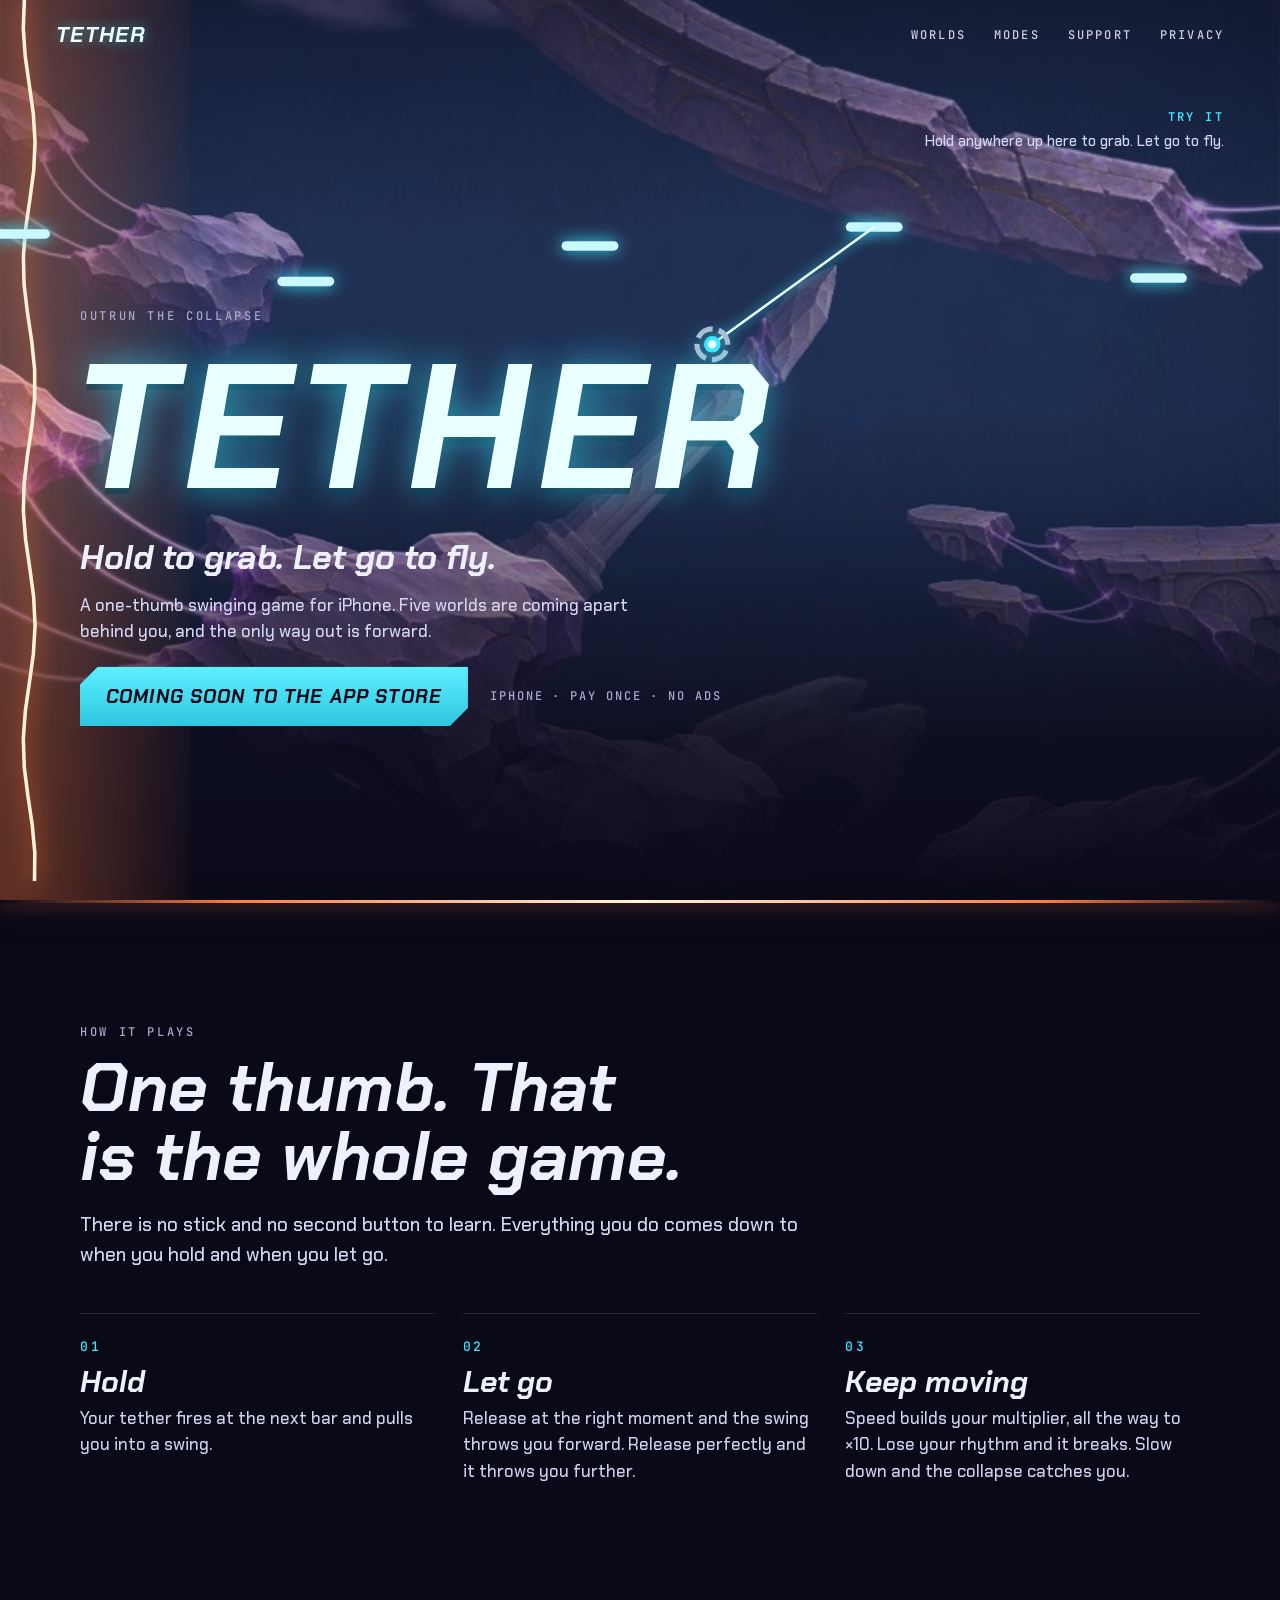
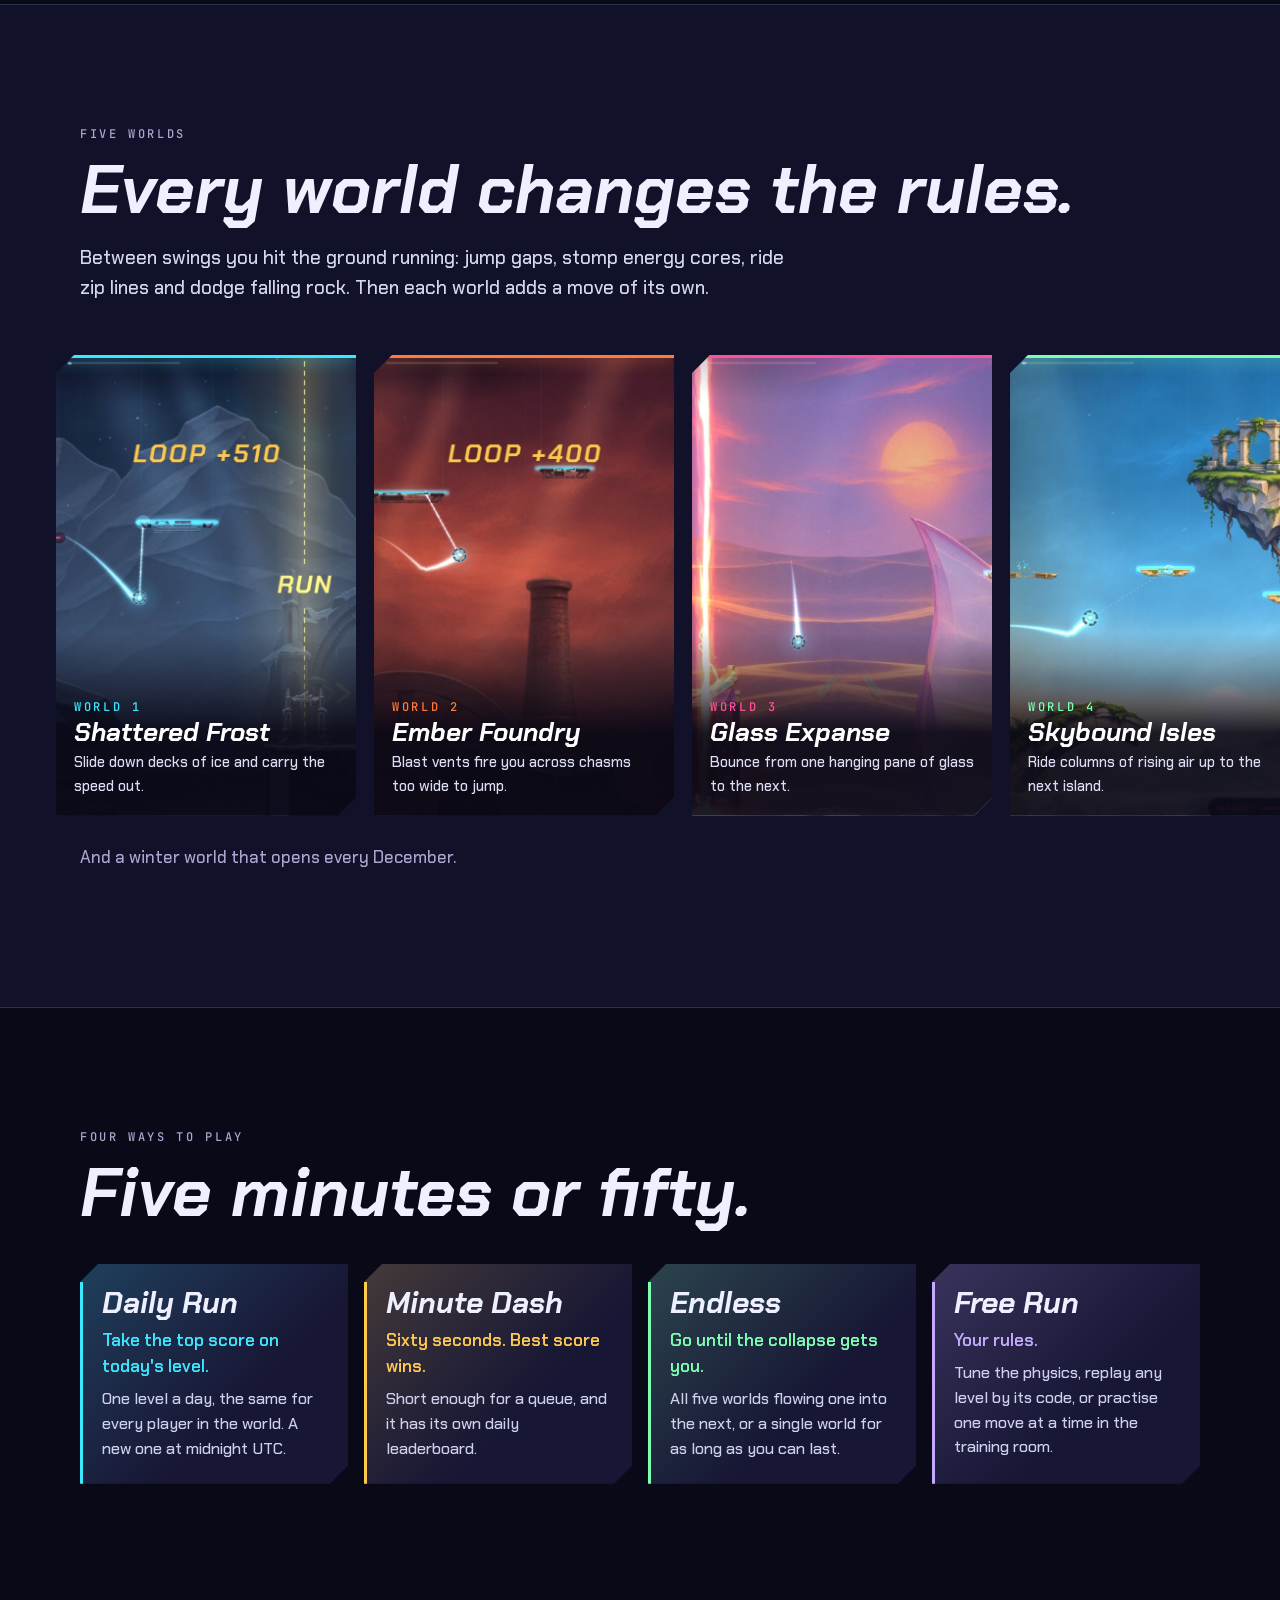
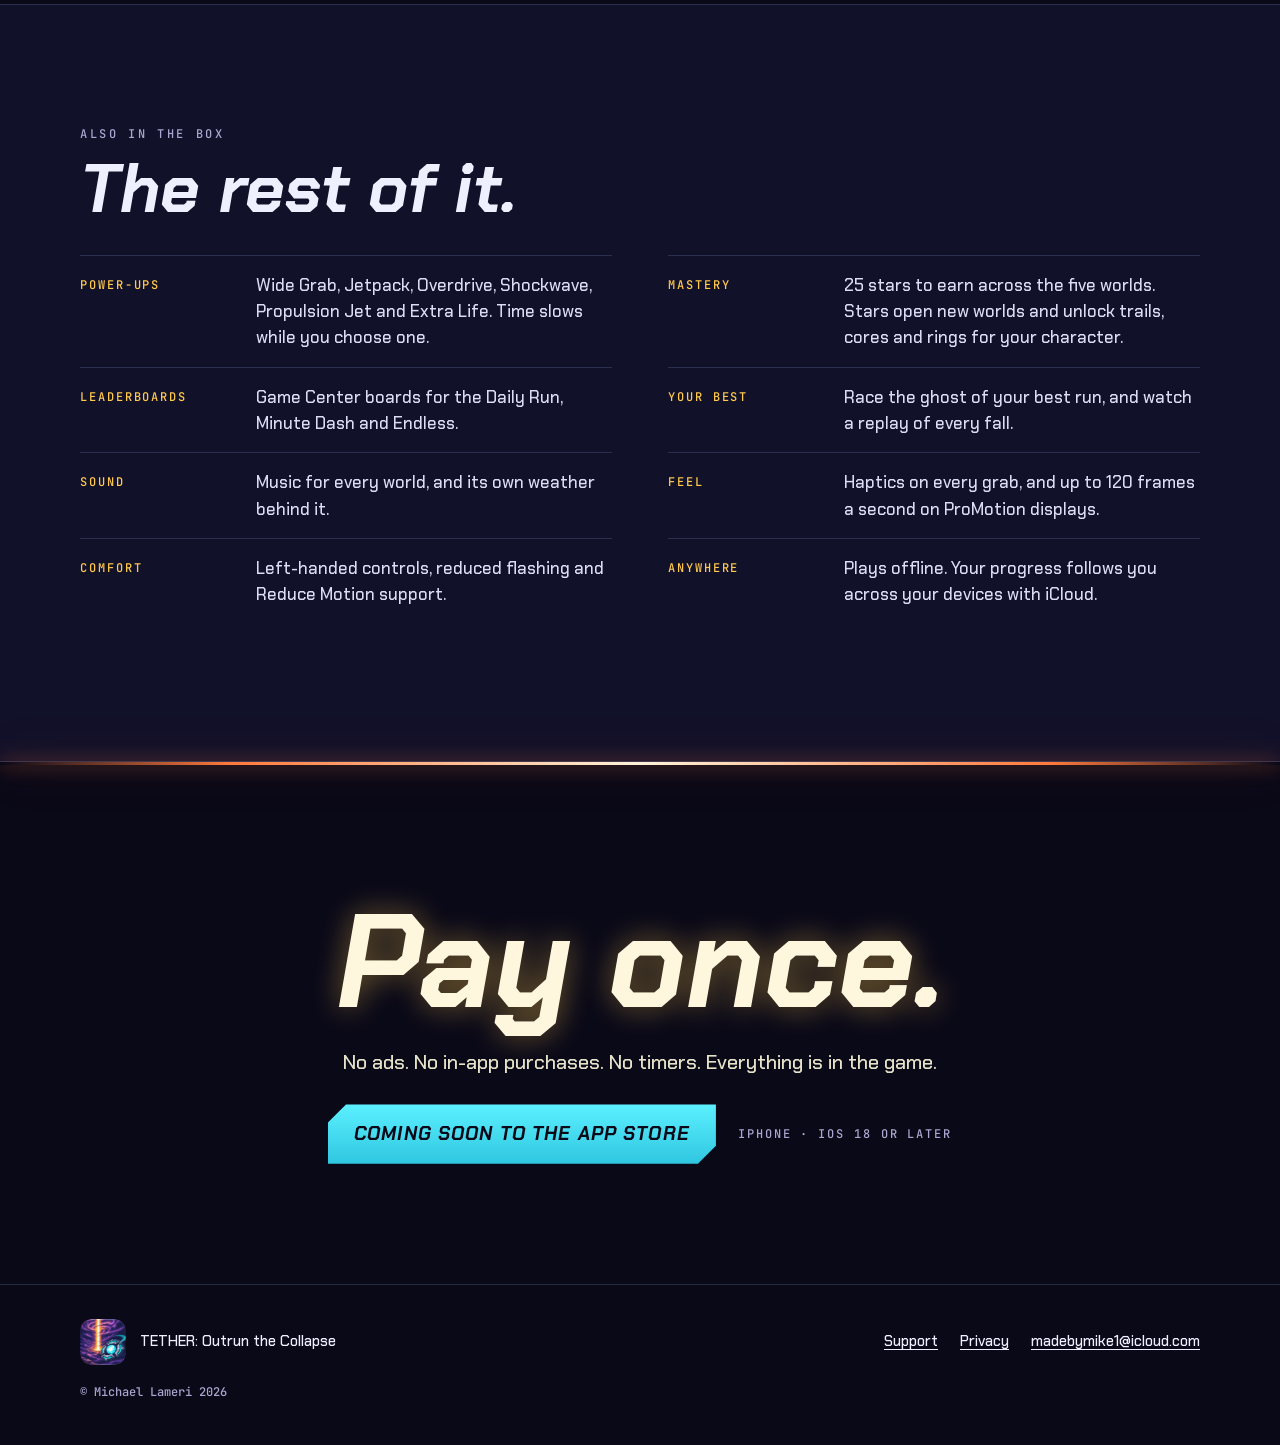
==== index.html @ 359b87ca "TETHER website: home, support and privacy" ====
<!doctype html>
<html lang="en">
<head>
<meta charset="utf-8">
<meta name="viewport" content="width=device-width, initial-scale=1, viewport-fit=cover">
<title>TETHER: Outrun the Collapse</title>
<meta name="description" content="A one-thumb swinging game for iPhone. Hold to grab, let go to fly, and stay ahead of the collapse through five worlds. Pay once: no ads, no in-app purchases.">
<meta name="theme-color" content="#0a0918">
<meta property="og:title" content="TETHER: Outrun the Collapse">
<meta property="og:description" content="Hold to grab. Let go to fly. A one-thumb swinging game for iPhone.">
<meta property="og:type" content="website">
<meta property="og:image" content="assets/img/icon.png">
<link rel="icon" href="assets/img/favicon.png">
<link rel="apple-touch-icon" href="assets/img/icon.png">
<link rel="stylesheet" href="styles.css">
</head>
<body>

<header class="top">
  <a class="mark" href="index.html" aria-label="TETHER, home">TETHER</a>
  <nav aria-label="Site">
    <a href="#worlds">Worlds</a>
    <a href="#modes">Modes</a>
    <a href="support.html">Support</a>
    <a href="privacy.html">Privacy</a>
  </nav>
</header>

<main>

<section class="hero" aria-labelledby="title">
  <div class="sky" style="background-image:url('assets/img/hero.jpg')"></div>
  <canvas id="swing" tabindex="0" role="img" aria-label="A small playable swing. Hold to grab the next bar, let go to fly."></canvas>
  <div class="shade"></div>
  <p class="try" aria-hidden="true"><b>TRY IT</b><span>Hold anywhere up here to grab. Let go to fly.</span></p>
  <div class="wrap words">
    <p class="label">Outrun the collapse</p>
    <h1 id="title">TETHER</h1>
    <p class="pitch">Hold to grab. Let go to fly.</p>
    <p class="sub">A one-thumb swinging game for iPhone. Five worlds are coming apart behind you, and the only way out is forward.</p>
    <div class="cta">
      <a class="store cut" aria-disabled="true">Coming soon to the App Store</a>
      <span class="facts">iPhone &middot; Pay once &middot; No ads</span>
    </div>
  </div>
</section>

<hr class="beam">

<section aria-labelledby="how">
  <div class="wrap">
    <p class="label">How it plays</p>
    <h2 id="how">One thumb. That is the whole game.</h2>
    <p class="lede">There is no stick and no second button to learn. Everything you do comes down to when you hold and when you let go.</p>
    <ol class="beats">
      <li>
        <span class="n">01</span>
        <h3>Hold</h3>
        <p>Your tether fires at the next bar and pulls you into a swing.</p>
      </li>
      <li>
        <span class="n">02</span>
        <h3>Let go</h3>
        <p>Release at the right moment and the swing throws you forward. Release perfectly and it throws you further.</p>
      </li>
      <li>
        <span class="n">03</span>
        <h3>Keep moving</h3>
        <p>Speed builds your multiplier, all the way to &times;10. Lose your rhythm and it breaks. Slow down and the collapse catches you.</p>
      </li>
    </ol>
  </div>
</section>

<section class="band" id="worlds" aria-labelledby="worlds-title">
  <div class="wrap">
    <p class="label">Five worlds</p>
    <h2 id="worlds-title">Every world changes the rules.</h2>
    <p class="lede">Between swings you hit the ground running: jump gaps, stomp energy cores, ride zip lines and dodge falling rock. Then each world adds a move of its own.</p>
  </div>
  <div class="worlds" tabindex="0" aria-label="The five worlds. Scroll sideways.">
    <figure class="world cut" style="--accent: var(--cyan)">
      <img src="assets/img/world-frost.jpg" width="612" height="940" loading="lazy" alt="Shattered Frost: the character swings from a bar over blue mountains toward a frozen gate.">
      <figcaption><span class="label">World 1</span><h3>Shattered Frost</h3><p>Slide down decks of ice and carry the speed out.</p></figcaption>
    </figure>
    <figure class="world cut" style="--accent: var(--ember)">
      <img src="assets/img/world-foundry.jpg" width="612" height="940" loading="lazy" alt="Ember Foundry: the character swings past a chimney and a giant gear under a red sky.">
      <figcaption><span class="label">World 2</span><h3>Ember Foundry</h3><p>Blast vents fire you across chasms too wide to jump.</p></figcaption>
    </figure>
    <figure class="world cut" style="--accent: var(--pink)">
      <img src="assets/img/world-glass.jpg" width="612" height="940" loading="lazy" alt="Glass Expanse: the collapse beam burns at the left edge of a desert sunset as the character flies ahead of it.">
      <figcaption><span class="label">World 3</span><h3>Glass Expanse</h3><p>Bounce from one hanging pane of glass to the next.</p></figcaption>
    </figure>
    <figure class="world cut" style="--accent: var(--mint)">
      <img src="assets/img/world-skybound.jpg" width="612" height="940" loading="lazy" alt="Skybound Isles: the character flies between floating islands and ruins above the clouds.">
      <figcaption><span class="label">World 4</span><h3>Skybound Isles</h3><p>Ride columns of rising air up to the next island.</p></figcaption>
    </figure>
    <figure class="world cut" style="--accent: var(--lilac)">
      <img src="assets/img/world-astral.jpg" width="612" height="940" loading="lazy" alt="Astral Divide: broken stone rings hang in a violet storm with the collapse beam close behind.">
      <figcaption><span class="label">World 5</span><h3>Astral Divide</h3><p>Strands of raw energy sling you across the gap.</p></figcaption>
    </figure>
  </div>
  <div class="wrap"><p class="worlds-note">And a winter world that opens every December.</p></div>
</section>

<section id="modes" aria-labelledby="modes-title">
  <div class="wrap">
    <p class="label">Four ways to play</p>
    <h2 id="modes-title">Five minutes or fifty.</h2>
    <div class="modes">
      <article class="mode cut" style="--accent: var(--cyan)">
        <h3>Daily Run</h3>
        <p class="line">Take the top score on today's level.</p>
        <p>One level a day, the same for every player in the world. A new one at midnight UTC.</p>
      </article>
      <article class="mode cut" style="--accent: var(--gold)">
        <h3>Minute Dash</h3>
        <p class="line">Sixty seconds. Best score wins.</p>
        <p>Short enough for a queue, and it has its own daily leaderboard.</p>
      </article>
      <article class="mode cut" style="--accent: var(--mint)">
        <h3>Endless</h3>
        <p class="line">Go until the collapse gets you.</p>
        <p>All five worlds flowing one into the next, or a single world for as long as you can last.</p>
      </article>
      <article class="mode cut" style="--accent: var(--lilac)">
        <h3>Free Run</h3>
        <p class="line">Your rules.</p>
        <p>Tune the physics, replay any level by its code, or practise one move at a time in the training room.</p>
      </article>
    </div>
  </div>
</section>

<section class="band" aria-labelledby="kit-title">
  <div class="wrap">
    <p class="label">Also in the box</p>
    <h2 id="kit-title">The rest of it.</h2>
    <dl class="kit">
      <div><dt>Power-ups</dt><dd>Wide Grab, Jetpack, Overdrive, Shockwave, Propulsion Jet and Extra Life. Time slows while you choose one.</dd></div>
      <div><dt>Mastery</dt><dd>25 stars to earn across the five worlds. Stars open new worlds and unlock trails, cores and rings for your character.</dd></div>
      <div><dt>Leaderboards</dt><dd>Game Center boards for the Daily Run, Minute Dash and Endless.</dd></div>
      <div><dt>Your best</dt><dd>Race the ghost of your best run, and watch a replay of every fall.</dd></div>
      <div><dt>Sound</dt><dd>Music for every world, and its own weather behind it.</dd></div>
      <div><dt>Feel</dt><dd>Haptics on every grab, and up to 120 frames a second on ProMotion displays.</dd></div>
      <div><dt>Comfort</dt><dd>Left-handed controls, reduced flashing and Reduce Motion support.</dd></div>
      <div><dt>Anywhere</dt><dd>Plays offline. Your progress follows you across your devices with iCloud.</dd></div>
    </dl>
  </div>
</section>

<hr class="beam">

<section class="once" aria-labelledby="once-title">
  <div class="wrap">
    <h2 id="once-title">Pay once.</h2>
    <p>No ads. No in-app purchases. No timers. Everything is in the game.</p>
    <div class="cta">
      <a class="store cut" aria-disabled="true">Coming soon to the App Store</a>
      <span class="facts">iPhone &middot; iOS 18 or later</span>
    </div>
  </div>
</section>

</main>

<footer>
  <div class="wrap">
    <div class="row">
      <div class="id"><img src="assets/img/icon.png" width="46" height="46" alt=""><span>TETHER: Outrun the Collapse</span></div>
      <nav aria-label="Footer">
        <a href="support.html">Support</a>
        <a href="privacy.html">Privacy</a>
        <a href="mailto:madebymike1@icloud.com">madebymike1@icloud.com</a>
      </nav>
    </div>
    <p class="fine">&copy; Michael Lameri 2026</p>
  </div>
</footer>

<script src="swing.js"></script>
</body>
</html>
---- styles.css ----
/* TETHER: Outrun the Collapse. The site wears the game's own colours, type and cut corners. */

@font-face { font-family: "Chakra Petch"; src: url("assets/fonts/ChakraPetch-Medium.ttf") format("truetype"); font-weight: 500; font-display: swap; }
@font-face { font-family: "Chakra Petch"; src: url("assets/fonts/ChakraPetch-SemiBold.ttf") format("truetype"); font-weight: 600; font-display: swap; }
@font-face { font-family: "Chakra Petch"; src: url("assets/fonts/ChakraPetch-Bold.ttf") format("truetype"); font-weight: 700; font-display: swap; }
@font-face { font-family: "Chakra Petch"; src: url("assets/fonts/ChakraPetch-BoldItalic.ttf") format("truetype"); font-weight: 700; font-style: italic; font-display: swap; }
@font-face { font-family: "JetBrains Mono"; src: url("assets/fonts/JetBrainsMono-Variable.ttf") format("truetype"); font-weight: 100 800; font-display: swap; }

:root {
  --ink: #0a0918;
  --ink-2: #12112a;
  --panel: #171634;
  --line: rgba(155, 190, 255, 0.18);
  --text: #eef0ff;
  --muted: #a9a6cf;
  --cyan: #3be8ff;
  --pink: #ff4fa3;
  --ember: #ff7a3d;
  --gold: #ffc94d;
  --lilac: #c4aaff;
  --mint: #7dffb2;
  --display: "Chakra Petch", "Avenir Next", "Segoe UI", sans-serif;
  --mono: "JetBrains Mono", ui-monospace, "SF Mono", Menlo, monospace;
  --gutter: clamp(16px, 5vw, 56px);
  --measure: 1120px;
  --cut: 18px;
}

* { box-sizing: border-box; }
html { scroll-behavior: smooth; -webkit-text-size-adjust: 100%; }
body {
  margin: 0;
  background: var(--ink);
  color: var(--text);
  font-family: var(--display);
  font-weight: 500;
  font-size: 17px;
  line-height: 1.55;
}
img { max-width: 100%; height: auto; display: block; }
a { color: var(--cyan); text-underline-offset: 3px; }
a:hover { color: #fff; }
:focus-visible { outline: 2px solid var(--cyan); outline-offset: 3px; }
h1, h2, h3 { font-style: italic; font-weight: 700; line-height: 1.02; margin: 0; text-wrap: balance; }
p { margin: 0 0 1em; }

.wrap { width: min(100% - 2 * var(--gutter), var(--measure)); margin-inline: auto; }

/* The small spaced capitals the game uses for labels. */
.label {
  font-family: var(--mono);
  font-size: 12px;
  font-weight: 500;
  letter-spacing: 0.22em;
  text-transform: uppercase;
  color: var(--muted);
}

/* The game's cut-corner tile: top-left and bottom-right corners sliced. */
.cut {
  clip-path: polygon(var(--cut) 0, 100% 0, 100% calc(100% - var(--cut)), calc(100% - var(--cut)) 100%, 0 100%, 0 var(--cut));
}

/* Header */
.top {
  position: absolute; inset: 0 0 auto 0; z-index: 5;
  display: flex; align-items: center; justify-content: space-between; gap: 16px;
  padding: 18px var(--gutter);
}
.top .mark { font-style: italic; font-weight: 700; font-size: 22px; letter-spacing: 0.06em; color: #eaffff; text-decoration: none; text-shadow: 0 0 14px rgba(59, 232, 255, 0.55); }
.top nav { display: flex; gap: clamp(12px, 3vw, 28px); }
.top nav a { font-family: var(--mono); font-size: 12px; letter-spacing: 0.18em; text-transform: uppercase; color: var(--text); text-decoration: none; opacity: 0.85; padding: 8px 0; }
.top nav a:hover, .top nav a[aria-current] { opacity: 1; color: var(--cyan); }
.top.solid { position: static; border-bottom: 1px solid var(--line); background: var(--ink-2); }

/* Hero: the playfield fills it, the words sit low on the left. */
.hero { position: relative; min-height: min(100svh, 900px); display: flex; align-items: flex-end; overflow: hidden; isolation: isolate; }
.hero .sky { position: absolute; inset: 0; z-index: -3; background: #0d0b24 center / cover no-repeat; }
.hero .shade { position: absolute; inset: 0; z-index: -2; background: linear-gradient(180deg, rgba(10, 9, 24, 0.5) 0%, rgba(10, 9, 24, 0) 26%, rgba(10, 9, 24, 0) 46%, rgba(10, 9, 24, 0.86) 82%, var(--ink) 100%); }
.hero canvas { position: absolute; inset: 0; width: 100%; height: 100%; z-index: -1; touch-action: none; cursor: pointer; }
.hero .words { padding: 0 0 clamp(28px, 6vh, 64px); pointer-events: none; }
.hero .words a, .hero .words button { pointer-events: auto; }
.hero h1 {
  font-size: clamp(64px, 15vw, 176px);
  letter-spacing: 0.04em;
  color: #eaffff;
  text-shadow: 0 0 34px rgba(59, 232, 255, 0.6), 0 6px 0 rgba(8, 40, 60, 0.55);
  margin: 6px 0 14px -0.04em;
}
.hero .pitch { font-size: clamp(22px, 3.4vw, 34px); font-style: italic; font-weight: 700; margin: 0 0 8px; }
.hero .sub { max-width: 34em; color: #d4d6f2; margin: 0 0 22px; }
.try { position: absolute; top: clamp(76px, 12vh, 120px); right: var(--gutter); text-align: right; pointer-events: none; }
.try b { display: block; font-family: var(--mono); font-weight: 600; font-size: 12px; letter-spacing: 0.2em; color: var(--cyan); }
.try span { font-size: 15px; color: #d4d6f2; }

.cta { display: flex; flex-wrap: wrap; align-items: center; gap: 14px 22px; }
.store {
  display: inline-block; padding: 15px 26px;
  font-style: italic; font-weight: 700; font-size: 19px; letter-spacing: 0.06em; text-transform: uppercase; text-decoration: none;
  color: var(--ink); background: linear-gradient(180deg, #5cf0ff, #2fc6e0);
  filter: drop-shadow(0 0 16px rgba(59, 232, 255, 0.45));
}
.store[aria-disabled="true"] { cursor: default; }
.facts { font-family: var(--mono); font-size: 12px; letter-spacing: 0.16em; text-transform: uppercase; color: var(--muted); }

/* Sections */
section { padding: clamp(56px, 10vw, 120px) 0; }
.band { background: var(--ink-2); border-block: 1px solid var(--line); }
h2 { font-size: clamp(34px, 6vw, 68px); margin: 10px 0 18px; }
.lede { max-width: 38em; color: #d4d6f2; font-size: 19px; }

/* How it plays: three numbered beats on a hairline. */
.beats { list-style: none; margin: 44px 0 0; padding: 0; display: grid; gap: 28px; grid-template-columns: repeat(auto-fit, minmax(230px, 1fr)); }
.beats li { border-top: 1px solid var(--line); padding-top: 18px; }
.beats .n { font-family: var(--mono); font-size: 13px; letter-spacing: 0.2em; color: var(--cyan); }
.beats h3 { font-size: 30px; margin: 8px 0 8px; }
.beats p { color: #cfd0ee; margin: 0; }

/* The beam: the collapse's own line, used as a divider. */
.beam { height: 3px; border: 0; margin: 0; background: linear-gradient(90deg, transparent, var(--ember) 18%, #fff3da 50%, var(--ember) 82%, transparent); box-shadow: 0 0 18px rgba(255, 122, 61, 0.75), 0 0 46px rgba(255, 122, 61, 0.35); }

/* Worlds: a strip of tall cards you scroll sideways, like turning through the biome picker. */
.worlds { display: grid; grid-auto-flow: column; grid-auto-columns: min(74vw, 300px); gap: 18px; overflow-x: auto; scroll-snap-type: x mandatory; padding: 34px var(--gutter) 22px; margin-top: 10px; scrollbar-width: thin; scrollbar-color: #3a3870 transparent; }
.world { scroll-snap-align: center; position: relative; margin: 0; background: var(--panel); --accent: var(--cyan); }
.world img { width: 100%; height: auto; aspect-ratio: 612 / 940; object-fit: cover; }
.world figcaption { position: absolute; inset: auto 0 0 0; padding: 60px 18px 18px; background: linear-gradient(180deg, transparent, rgba(8, 7, 20, 0.92) 55%); }
.world h3 { font-size: 26px; color: #fff; }
.world p { margin: 6px 0 0; font-size: 15px; color: #dcdcf4; }
.world .label { color: var(--accent); }
.world::before { content: ""; position: absolute; inset: 0 0 auto 0; height: 3px; background: var(--accent); box-shadow: 0 0 16px var(--accent); z-index: 1; }
.worlds-note { margin-top: 6px; color: var(--muted); }

/* Modes: the main menu's tiles. */
.modes { display: grid; gap: 16px; grid-template-columns: repeat(auto-fit, minmax(250px, 1fr)); margin-top: 36px; }
.mode { --accent: var(--cyan); background: linear-gradient(135deg, color-mix(in srgb, var(--accent) 20%, var(--panel)), var(--panel) 62%); padding: 24px 22px 22px; position: relative; }
.mode::after { content: ""; position: absolute; left: 0; top: var(--cut); bottom: 0; width: 3px; background: var(--accent); }
.mode h3 { font-size: 30px; }
.mode .line { font-weight: 600; color: var(--accent); margin: 8px 0 8px; }
.mode p:last-child { margin: 0; color: #cfd0ee; font-size: 16px; }

/* The rest of what's in the game: a plain two-column list with mono labels. */
.kit { display: grid; gap: 0 56px; grid-template-columns: repeat(auto-fit, minmax(min(100%, 440px), 1fr)); margin-top: 30px; }
.kit div { display: grid; grid-template-columns: 9.5em 1fr; gap: 14px; padding: 16px 0; border-top: 1px solid var(--line); }
.kit dt { font-family: var(--mono); font-size: 12px; letter-spacing: 0.16em; text-transform: uppercase; color: var(--gold); padding-top: 4px; }
.kit dd { margin: 0; color: #dcdcf4; }

.once { text-align: center; }
.once h2 { font-size: clamp(54px, 12vw, 132px); color: #fff6de; text-shadow: 0 0 30px rgba(255, 201, 77, 0.45); }
.once p { font-size: 20px; color: #e6e2c9; }
.once .cta { justify-content: center; margin-top: 26px; }

/* Footer */
footer { border-top: 1px solid var(--line); padding: 34px 0 44px; color: var(--muted); font-size: 15px; }
footer .row { display: flex; flex-wrap: wrap; gap: 18px 30px; align-items: center; justify-content: space-between; }
footer .id { display: flex; align-items: center; gap: 14px; color: var(--text); }
footer .id img { width: 46px; height: 46px; border-radius: 11px; }
footer nav { display: flex; flex-wrap: wrap; gap: 8px 22px; }
footer nav a { color: var(--text); }
.fine { margin: 18px 0 0; font-family: var(--mono); font-size: 12px; }

/* Support and privacy: reading pages. */
.page { padding: clamp(40px, 7vw, 84px) 0 clamp(56px, 8vw, 100px); }
.page h1 { font-size: clamp(46px, 9vw, 96px); color: #eaffff; text-shadow: 0 0 26px rgba(59, 232, 255, 0.45); margin: 8px 0 18px; }
.page .lede { margin-bottom: 34px; }
.prose { max-width: 44em; }
.prose h2 { font-size: clamp(26px, 4vw, 36px); margin: 48px 0 12px; }
.prose h3 { font-size: 21px; margin: 26px 0 6px; font-style: normal; }
.prose ul { padding-left: 1.2em; margin: 0 0 1em; }
.prose li { margin: 0.35em 0; }
.prose li::marker { color: var(--cyan); }
.contact { background: linear-gradient(135deg, color-mix(in srgb, var(--cyan) 16%, var(--panel)), var(--panel) 60%); padding: 26px 24px; max-width: 44em; }
.contact .mail { display: inline-block; font-family: var(--mono); font-size: clamp(16px, 3.6vw, 22px); font-weight: 600; margin: 6px 0 12px; word-break: break-all; }
.contact p:last-child { margin: 0; color: #cfd0ee; }

/* Questions open in place. */
details { border-top: 1px solid var(--line); max-width: 44em; }
details:last-of-type { border-bottom: 1px solid var(--line); }
summary { cursor: pointer; list-style: none; padding: 16px 34px 16px 0; font-weight: 600; font-size: 18px; position: relative; }
summary::-webkit-details-marker { display: none; }
summary::after { content: "+"; position: absolute; right: 4px; top: 12px; font-family: var(--mono); font-size: 22px; color: var(--cyan); }
details[open] summary::after { content: "\2212"; }
details > div { padding: 0 0 18px; color: #d4d6f2; }
details > div p:last-child { margin: 0; }

.summary-box { border-left: 3px solid var(--mint); background: var(--panel); padding: 18px 20px; max-width: 44em; margin-bottom: 8px; }
.summary-box p:last-child { margin: 0; }
.updated { font-family: var(--mono); font-size: 12px; letter-spacing: 0.14em; text-transform: uppercase; color: var(--muted); }

@media (max-width: 620px) {
  body { font-size: 16px; }
  .store { font-size: 15px; letter-spacing: 0.03em; padding: 14px 18px; }
  .try { left: var(--gutter); right: var(--gutter); text-align: left; top: 70px; }
  .top nav a:nth-child(-n+2) { display: none; }
  .kit div { grid-template-columns: 1fr; gap: 4px; }
}

@media (prefers-reduced-motion: reduce) {
  html { scroll-behavior: auto; }
}
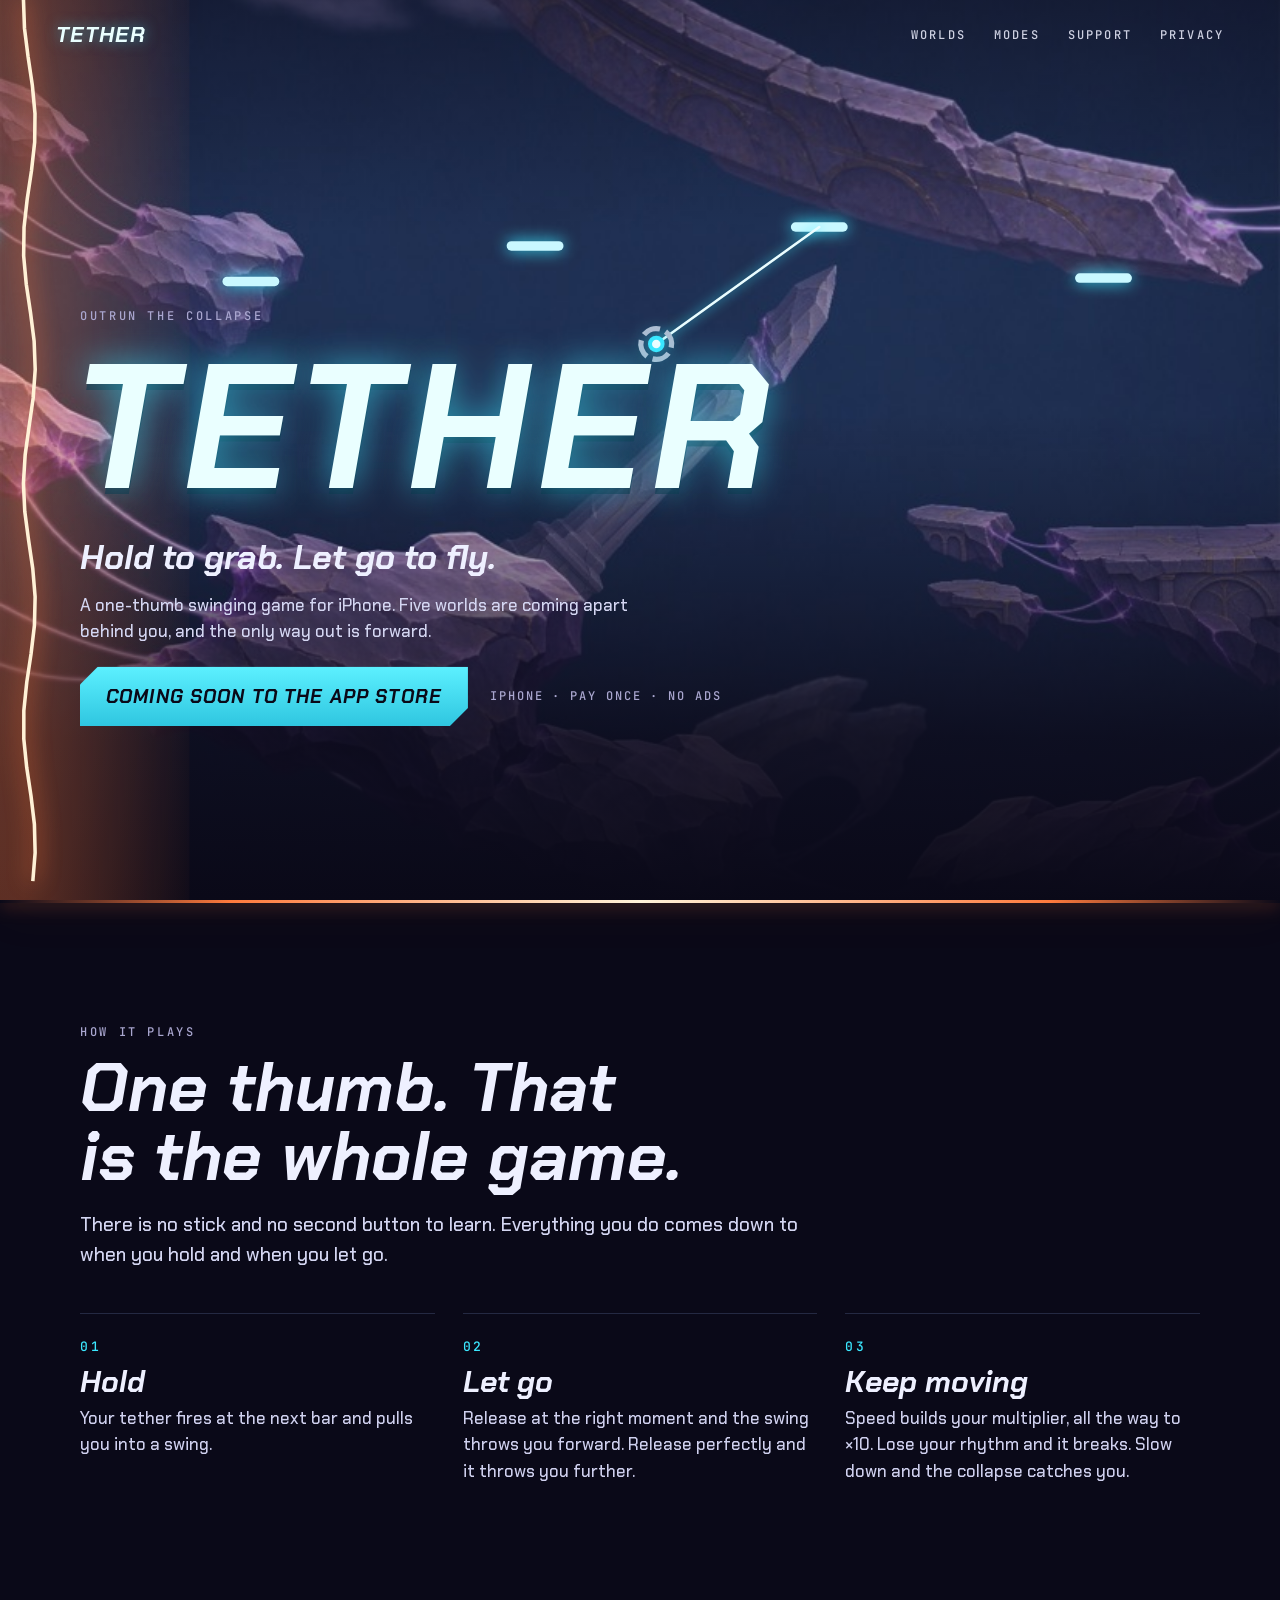
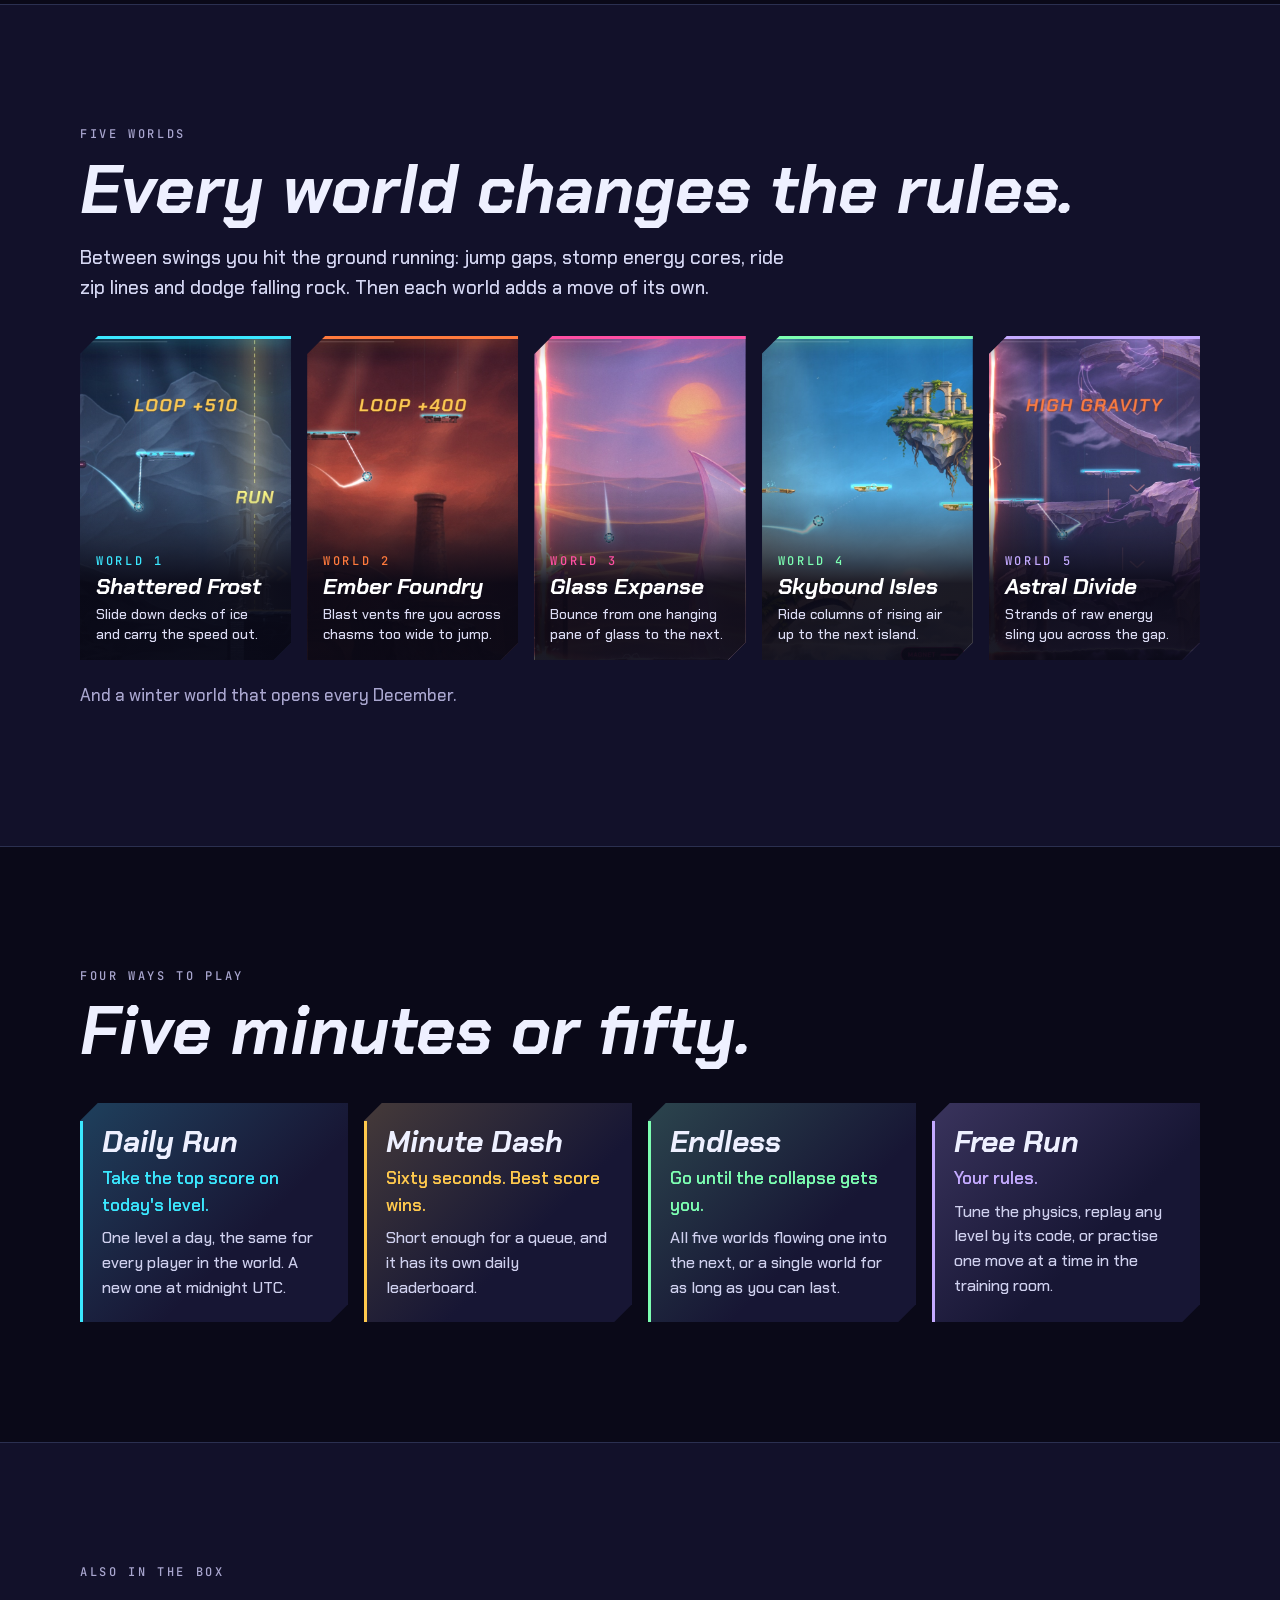
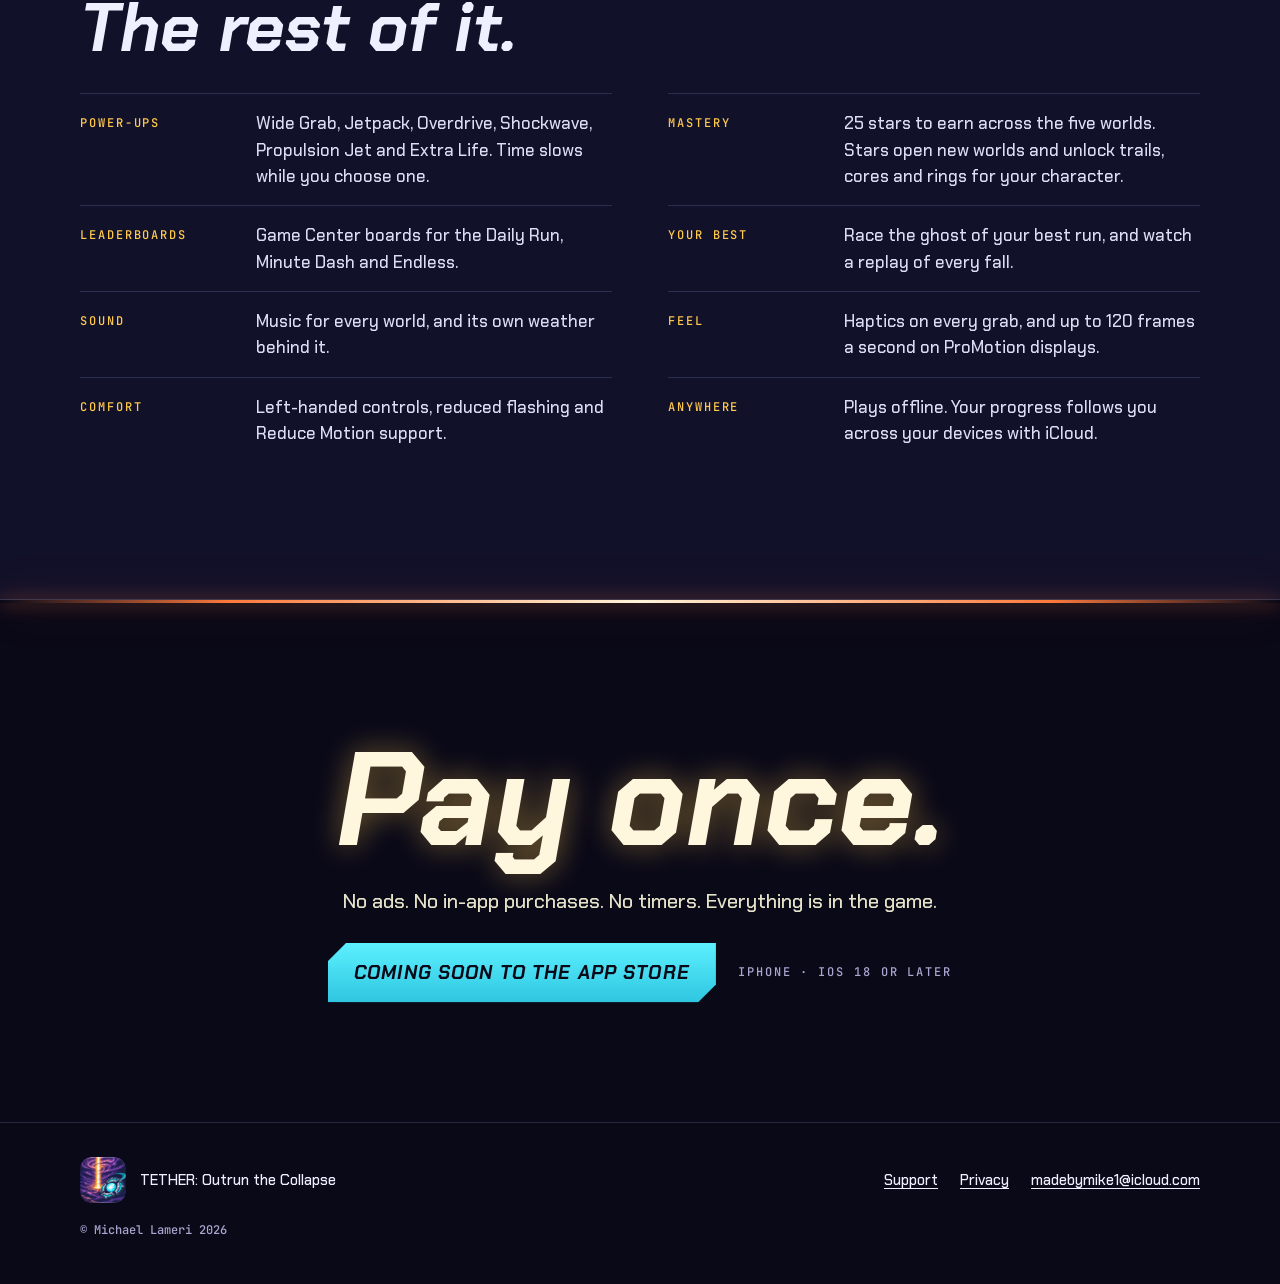
==== commit 314f8bfc: "Hero swing plays itself only; five worlds centred with the page" ====
--- a/index.html
+++ b/index.html
@@ -30,9 +30,8 @@
 
 <section class="hero" aria-labelledby="title">
   <div class="sky" style="background-image:url('assets/img/hero.jpg')"></div>
-  <canvas id="swing" tabindex="0" role="img" aria-label="A small playable swing. Hold to grab the next bar, let go to fly."></canvas>
+  <canvas id="swing" aria-hidden="true"></canvas>
   <div class="shade"></div>
-  <p class="try" aria-hidden="true"><b>TRY IT</b><span>Hold anywhere up here to grab. Let go to fly.</span></p>
   <div class="wrap words">
     <p class="label">Outrun the collapse</p>
     <h1 id="title">TETHER</h1>
@@ -78,7 +77,7 @@
     <h2 id="worlds-title">Every world changes the rules.</h2>
     <p class="lede">Between swings you hit the ground running: jump gaps, stomp energy cores, ride zip lines and dodge falling rock. Then each world adds a move of its own.</p>
   </div>
-  <div class="worlds" tabindex="0" aria-label="The five worlds. Scroll sideways.">
+  <div class="worlds" aria-label="The five worlds">
     <figure class="world cut" style="--accent: var(--cyan)">
       <img src="assets/img/world-frost.jpg" width="612" height="940" loading="lazy" alt="Shattered Frost: the character swings from a bar over blue mountains toward a frozen gate.">
       <figcaption><span class="label">World 1</span><h3>Shattered Frost</h3><p>Slide down decks of ice and carry the speed out.</p></figcaption>
--- a/styles.css
+++ b/styles.css
@@ -77,9 +77,9 @@
 .hero { position: relative; min-height: min(100svh, 900px); display: flex; align-items: flex-end; overflow: hidden; isolation: isolate; }
 .hero .sky { position: absolute; inset: 0; z-index: -3; background: #0d0b24 center / cover no-repeat; }
 .hero .shade { position: absolute; inset: 0; z-index: -2; background: linear-gradient(180deg, rgba(10, 9, 24, 0.5) 0%, rgba(10, 9, 24, 0) 26%, rgba(10, 9, 24, 0) 46%, rgba(10, 9, 24, 0.86) 82%, var(--ink) 100%); }
-.hero canvas { position: absolute; inset: 0; width: 100%; height: 100%; z-index: -1; touch-action: none; cursor: pointer; }
-.hero .words { padding: 0 0 clamp(28px, 6vh, 64px); pointer-events: none; }
-.hero .words a, .hero .words button { pointer-events: auto; }
+/* The swing plays itself: it takes no input, so a touch on it scrolls the page as anywhere else. */
+.hero canvas { position: absolute; inset: 0; width: 100%; height: 100%; z-index: -1; pointer-events: none; }
+.hero .words { padding: 0 0 clamp(28px, 6vh, 64px); }
 .hero h1 {
   font-size: clamp(64px, 15vw, 176px);
   letter-spacing: 0.04em;
@@ -89,9 +89,6 @@
 }
 .hero .pitch { font-size: clamp(22px, 3.4vw, 34px); font-style: italic; font-weight: 700; margin: 0 0 8px; }
 .hero .sub { max-width: 34em; color: #d4d6f2; margin: 0 0 22px; }
-.try { position: absolute; top: clamp(76px, 12vh, 120px); right: var(--gutter); text-align: right; pointer-events: none; }
-.try b { display: block; font-family: var(--mono); font-weight: 600; font-size: 12px; letter-spacing: 0.2em; color: var(--cyan); }
-.try span { font-size: 15px; color: #d4d6f2; }
 
 .cta { display: flex; flex-wrap: wrap; align-items: center; gap: 14px 22px; }
 .store {
@@ -119,16 +116,22 @@
 /* The beam: the collapse's own line, used as a divider. */
 .beam { height: 3px; border: 0; margin: 0; background: linear-gradient(90deg, transparent, var(--ember) 18%, #fff3da 50%, var(--ember) 82%, transparent); box-shadow: 0 0 18px rgba(255, 122, 61, 0.75), 0 0 46px rgba(255, 122, 61, 0.35); }
 
-/* Worlds: a strip of tall cards you scroll sideways, like turning through the biome picker. */
-.worlds { display: grid; grid-auto-flow: column; grid-auto-columns: min(74vw, 300px); gap: 18px; overflow-x: auto; scroll-snap-type: x mandatory; padding: 34px var(--gutter) 22px; margin-top: 10px; scrollbar-width: thin; scrollbar-color: #3a3870 transparent; }
-.world { scroll-snap-align: center; position: relative; margin: 0; background: var(--panel); --accent: var(--cyan); }
+/* Worlds: five tall cards in one centred row, on the same measure as the text above them.
+   On a narrow screen there is no room for five, so they become a strip you scroll sideways,
+   starting from the same left margin as everything else. */
+.worlds { display: grid; grid-template-columns: repeat(5, minmax(0, 1fr)); gap: 16px; width: min(100% - 2 * var(--gutter), var(--measure)); margin: 34px auto 0; }
+@media (max-width: 1000px) {
+  .worlds { width: auto; margin: 34px 0 0; grid-template-columns: none; grid-auto-flow: column; grid-auto-columns: min(72vw, 290px); overflow-x: auto; scroll-snap-type: x mandatory; scroll-padding-inline: var(--gutter); padding: 0 var(--gutter) 20px; scrollbar-width: thin; scrollbar-color: #3a3870 transparent; }
+  .world { scroll-snap-align: start; }
+}
+.world { position: relative; margin: 0; background: var(--panel); --accent: var(--cyan); }
 .world img { width: 100%; height: auto; aspect-ratio: 612 / 940; object-fit: cover; }
-.world figcaption { position: absolute; inset: auto 0 0 0; padding: 60px 18px 18px; background: linear-gradient(180deg, transparent, rgba(8, 7, 20, 0.92) 55%); }
-.world h3 { font-size: 26px; color: #fff; }
-.world p { margin: 6px 0 0; font-size: 15px; color: #dcdcf4; }
+.world figcaption { position: absolute; inset: auto 0 0 0; padding: 56px 16px 16px; background: linear-gradient(180deg, transparent, rgba(8, 7, 20, 0.92) 55%); }
+.world h3 { font-size: clamp(19px, 1.75vw, 24px); color: #fff; margin-top: 4px; }
+.world p { margin: 6px 0 0; font-size: 14px; line-height: 1.4; color: #dcdcf4; }
 .world .label { color: var(--accent); }
 .world::before { content: ""; position: absolute; inset: 0 0 auto 0; height: 3px; background: var(--accent); box-shadow: 0 0 16px var(--accent); z-index: 1; }
-.worlds-note { margin-top: 6px; color: var(--muted); }
+.worlds-note { margin-top: 22px; color: var(--muted); }
 
 /* Modes: the main menu's tiles. */
 .modes { display: grid; gap: 16px; grid-template-columns: repeat(auto-fit, minmax(250px, 1fr)); margin-top: 36px; }
@@ -189,7 +192,6 @@
 @media (max-width: 620px) {
   body { font-size: 16px; }
   .store { font-size: 15px; letter-spacing: 0.03em; padding: 14px 18px; }
-  .try { left: var(--gutter); right: var(--gutter); text-align: left; top: 70px; }
   .top nav a:nth-child(-n+2) { display: none; }
   .kit div { grid-template-columns: 1fr; gap: 4px; }
 }
